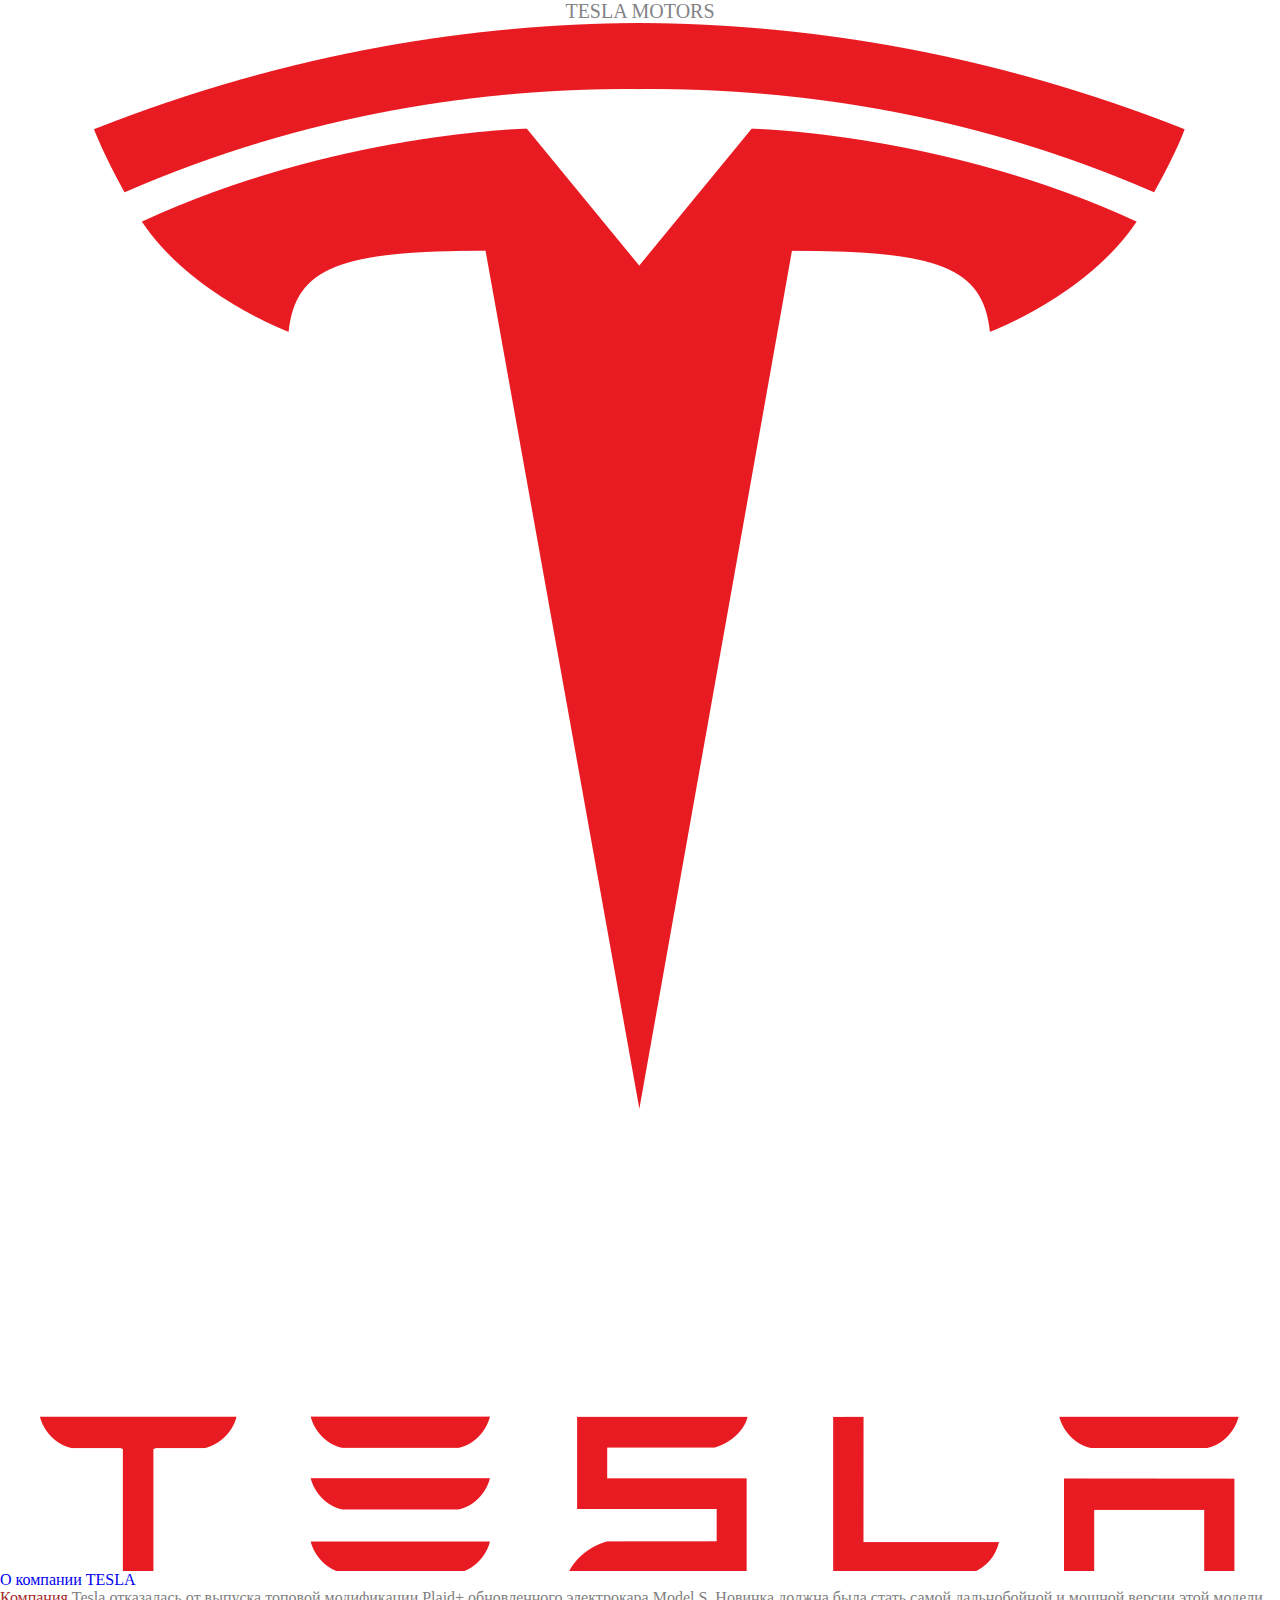
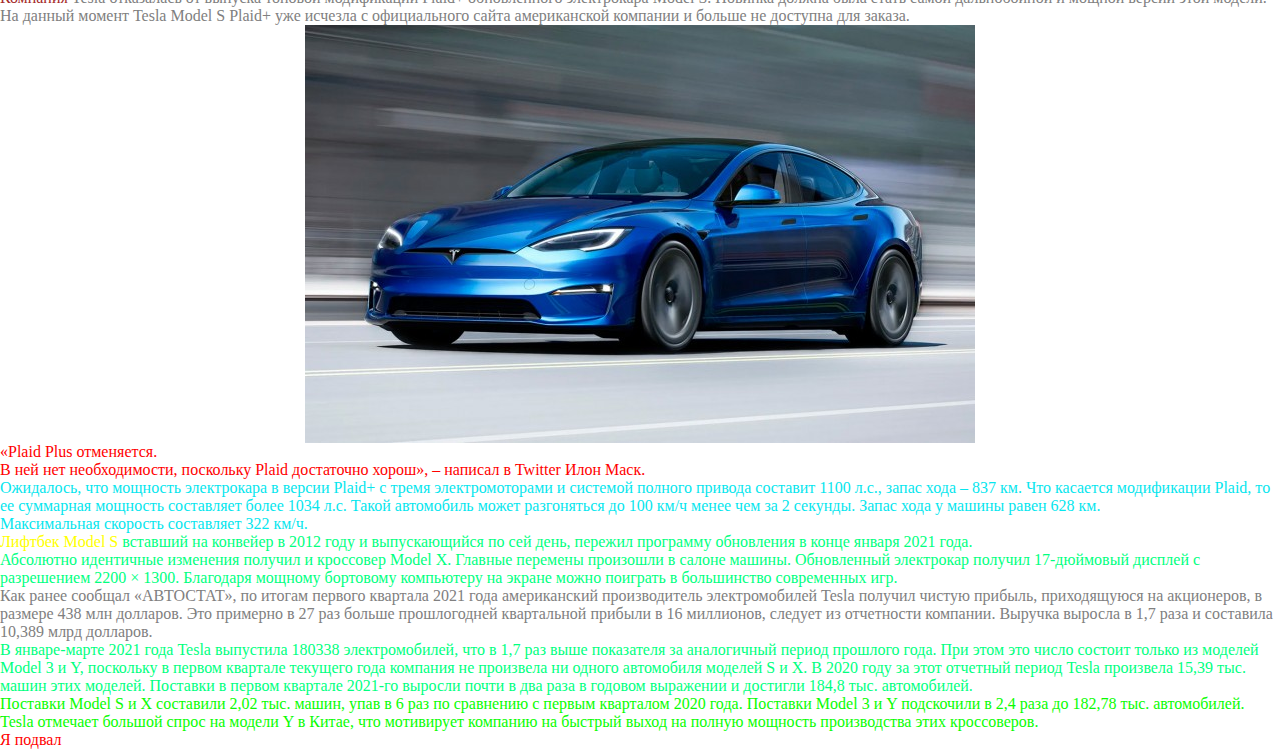
==== Lesson_3/index.html @ 0b070752 "Lesson_3" ====
<!DOCTYPE html>
<html lang="ru">
<head>
    <meta charset="UTF-8">
    <meta http-equiv="X-UA-Compatible" content="IE=edge">
    <meta name="viewport" content="width=device-width, initial-scale=1.0">
    <link rel="stylesheet" href="css/style.css">
    <title>Lesson_3</title>
    <h1 class="zagolovok1">
        TESLA MOTORS
        <img src="img/img09.png" alt="">
    </h1>
<body>
    <header>
        <nav>
            <ul>
                <li>
                    <a href="https://ru.wikipedia.org/wiki/Tesla">О компании TESLA</a>
                </li>
            </ul>
        </nav>
    </header>
    <main>
        <div class="text_1">
            <span2>Компания</span2> Tesla отказалась от выпуска топовой модификации Plaid+ обновленного электрокара Model S. Новинка должна была стать самой дальнобойной и мощной версии этой модели. На данный момент Tesla Model S Plaid+ уже исчезла с официального сайта американской компании и больше не доступна для заказа.
            <img class="center" src="img/img08.jpg" alt="автомобиль">
            <h2 class="text_2">
                «Plaid Plus отменяется.<br>
                В ней нет необходимости, поскольку Plaid достаточно хорош», – написал в Twitter Илон Маск.
            </h2>
            <p id="main_text">
                Ожидалось, что мощность электрокара в версии Plaid+ с тремя электромоторами и системой полного привода составит 1100 л.с., запас хода – 837 км. Что касается модификации Plaid, то ее суммарная мощность составляет более 1034 л.с. Такой автомобиль может разгоняться до 100 км/ч менее чем за 2 секунды. Запас хода у машины равен 628 км.<br>
                Максимальная скорость составляет 322 км/ч.
            </p>
            <p>
                <span class="span2">Лифтбек Model S</span> вставший на конвейер в 2012 году и выпускающийся по сей день, пережил программу обновления в конце января 2021 года.<br>
                Абсолютно идентичные изменения получил и кроссовер Model X. Главные перемены произошли в салоне машины. Обновленный электрокар получил 17-дюймовый дисплей с разрешением 2200 × 1300. Благодаря мощному бортовому компьютеру на экране можно поиграть в большинство современных игр.
            </p>
            <p class="text_1">
                Как ранее сообщал «АВТОСТАТ», по итогам первого квартала 2021 года американский производитель электромобилей Tesla получил чистую прибыль, приходящуюся на акционеров, в размере 438 млн долларов. Это примерно в 27 раз больше прошлогодней квартальной прибыли в 16 миллионов, следует из отчетности компании. Выручка выросла в 1,7 раза и составила 10,389 млрд долларов.
            </p>
        </div>
        <div class="content">
            <p class="content__item">
                В январе-марте 2021 года Tesla выпустила 180338 электромобилей, что в 1,7 раз выше показателя за аналогичный период прошлого года. При этом это число состоит только из моделей Model 3 и Y, поскольку в первом квартале текущего года компания не произвела ни одного автомобиля моделей S и X. В 2020 году за этот отчетный период Tesla произвела 15,39 тыс. машин этих моделей. Поставки в первом квартале 2021-го выросли почти в два раза в годовом выражении и достигли 184,8 тыс. автомобилей.
            </p>
            <p class="content__item_2">
                Поставки Model S и X составили 2,02 тыс. машин, упав в 6 раз по сравнению с первым кварталом 2020 года. Поставки Model 3 и Y подскочили в 2,4 раза до 182,78 тыс. автомобилей. Tesla отмечает большой спрос на модели Y в Китае, что мотивирует компанию на быстрый выход на полную мощность производства этих кроссоверов.
            </p>
        </div>
    </main>
    <footer>
        <span class="text_1">Я подвал</span>
    </footer>
</body>
</html>
---- Lesson_3/css/style.css ----
*,
*::before,
*::after{
    margin: 0;
    padding: 0;
    border: 0;
}

li {
    list-style: none;
}
a,
a:visited {
    text-decoration: none;
}
a:hover {
    text-decoration: none;
}

h1,
h2,
h3,
h4,
h5 {
    font-weight: inherit;
    font-size: inherit;
}
img {
    vertical-align: top;
}
/* Анатомия */

/*
селектор{
    css параметр;
    css параметр;
    css параметр;
    css параметр;
}
*/
/* CSS параметр */
/*
css свойство: значение свойства;
*/

/* Селекторы */

/* Селектор тега */
/* 
имя тега{
    css параметр:
    css параметр:
    css параметр:
}
*/
/* Пример селектора тега */

/* p{
    color:blueviolet;
} */

/* span{
    color:chartreuse;
} */

/* Cелектор класса, начинается с точки */
/* 
.имя класса {
    css параметр;
    css параметр;
    css параметр;
    ...
}
 */

/* .text_1{
    color:crimson;
} */

/* Cелектор ID */
/* 
#имя id{
    css параметр;
    css параметр
    css параметр
    ...
}
*/
#main_text{
    color:rgb(5, 230, 238);
}
.text_2{
    color:red;
}
.text_1{
    color:grey;
}
span.text_1{
    color:red
}
span2{
    color:brown;
}
span.span2{
    color: yellow;
}
.zagolovok1{
    text-align: center;
    font-size: 20px;
    color:rgb(132, 131, 134)
}
img.center {
    display: block;
    margin-left: auto;
    margin-right: auto;
}
div p{
    color:springgreen;
}
.content .content__item_2{
    color:rgb(9, 252, 1);
}
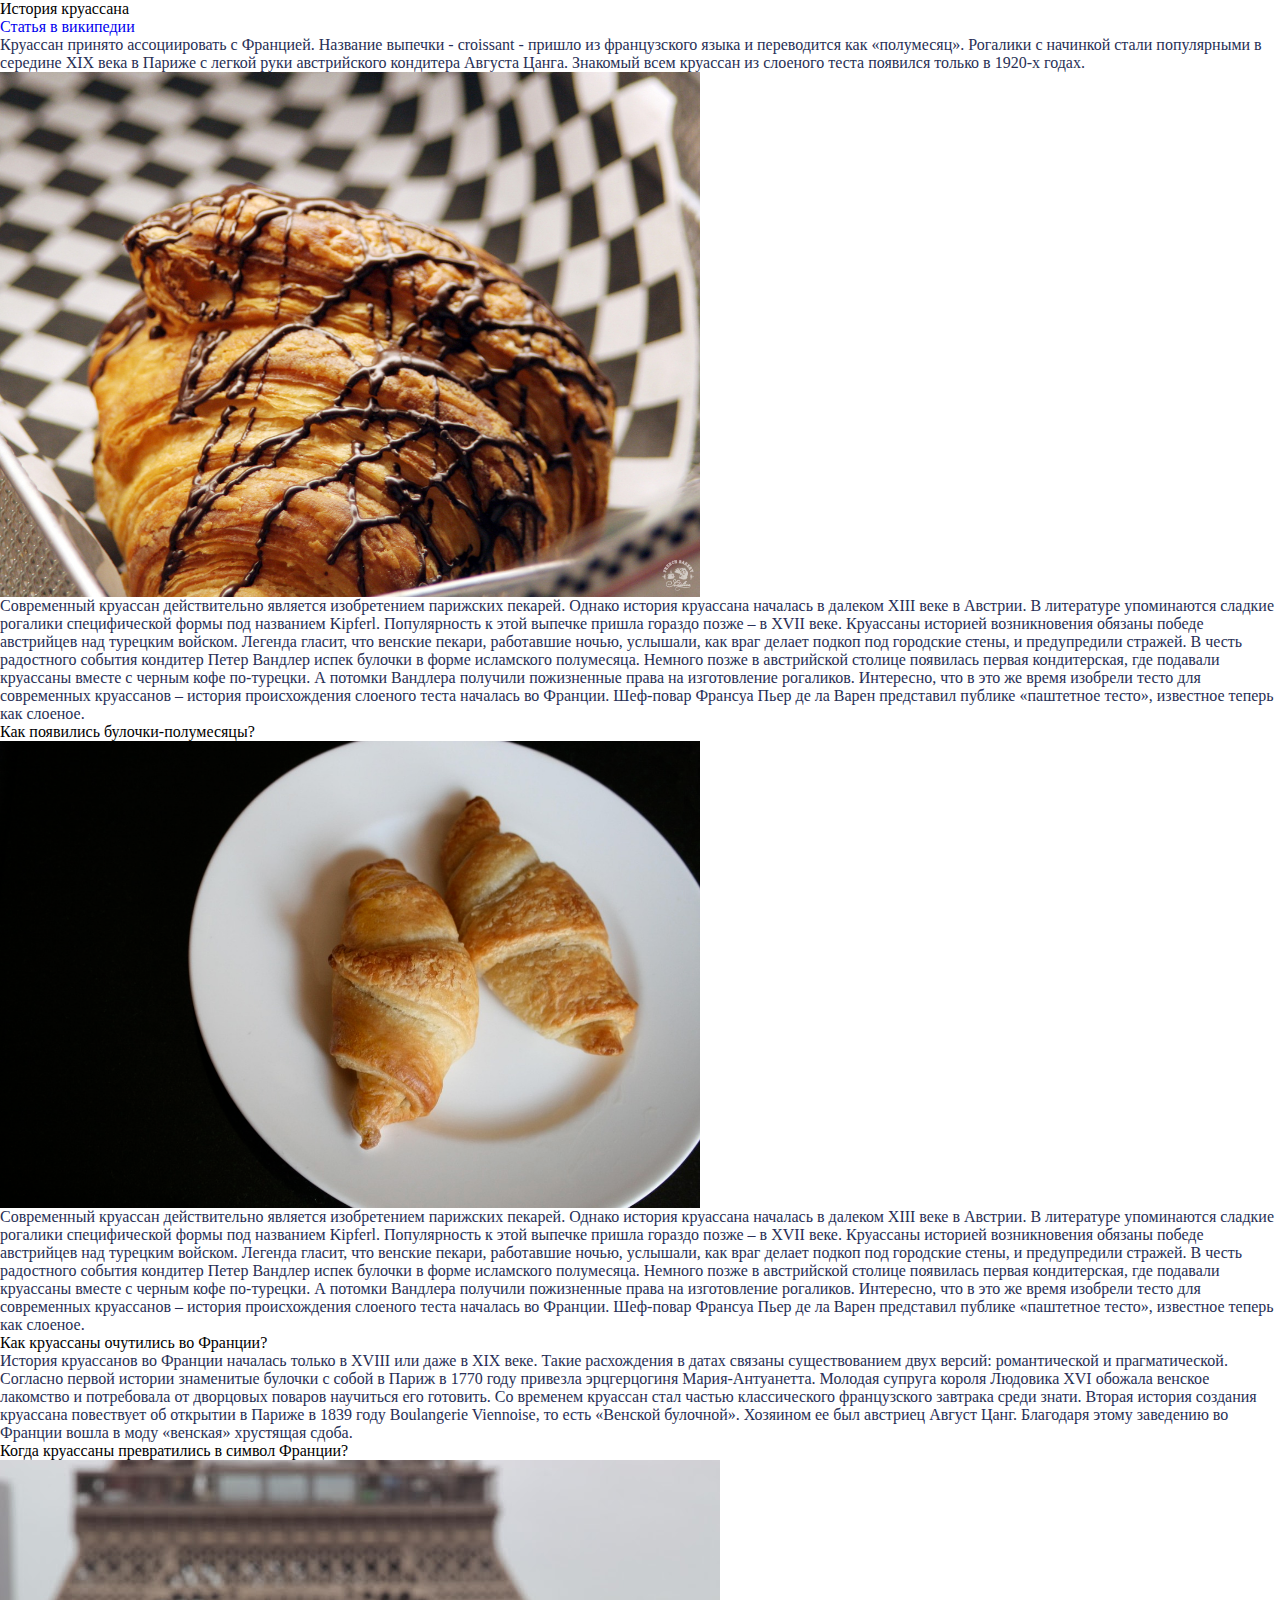
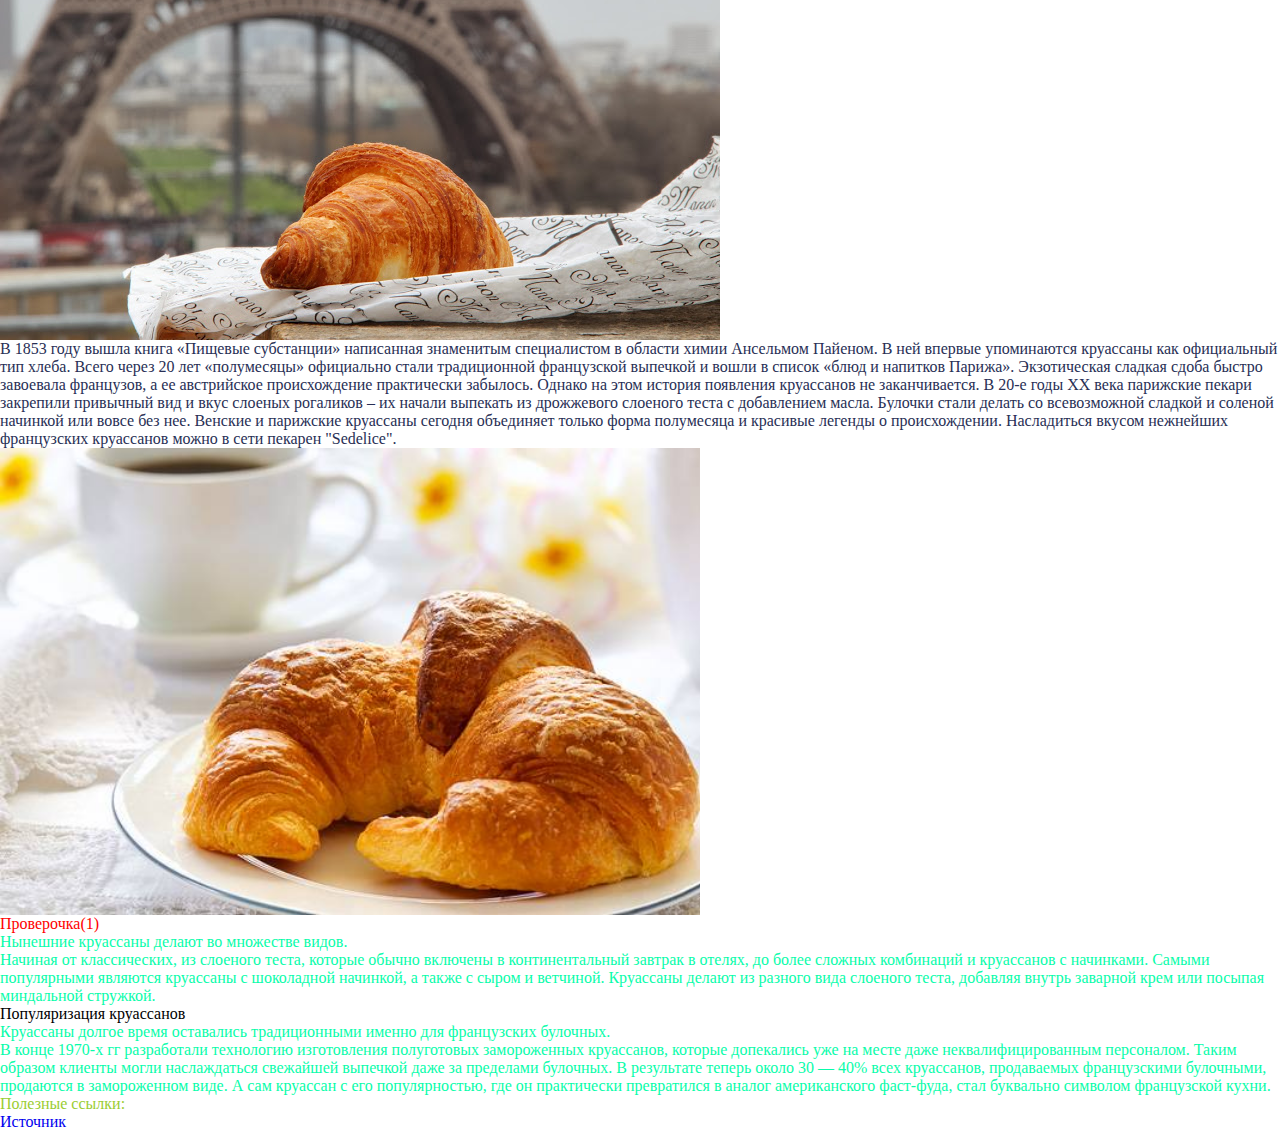
==== commit e8c4ecaf: "Lesson_3" ====
--- a/Lesson_3/index.html
+++ b/Lesson_3/index.html
@@ -1,56 +1,93 @@
 <!DOCTYPE html>
 <html lang="ru">
-<head>
-    <meta charset="UTF-8">
-    <meta http-equiv="X-UA-Compatible" content="IE=edge">
-    <meta name="viewport" content="width=device-width, initial-scale=1.0">
-    <link rel="stylesheet" href="css/style.css">
-    <title>Lesson_3</title>
-    <h1 class="zagolovok1">
-        TESLA MOTORS
-        <img src="img/img09.png" alt="">
-    </h1>
-<body>
-    <header>
-        <nav>
-            <ul>
-                <li>
-                    <a href="https://ru.wikipedia.org/wiki/Tesla">О компании TESLA</a>
-                </li>
-            </ul>
-        </nav>
-    </header>
-    <main>
-        <div class="text_1">
-            <span2>Компания</span2> Tesla отказалась от выпуска топовой модификации Plaid+ обновленного электрокара Model S. Новинка должна была стать самой дальнобойной и мощной версии этой модели. На данный момент Tesla Model S Plaid+ уже исчезла с официального сайта американской компании и больше не доступна для заказа.
-            <img class="center" src="img/img08.jpg" alt="автомобиль">
-            <h2 class="text_2">
-                «Plaid Plus отменяется.<br>
-                В ней нет необходимости, поскольку Plaid достаточно хорош», – написал в Twitter Илон Маск.
-            </h2>
-            <p id="main_text">
-                Ожидалось, что мощность электрокара в версии Plaid+ с тремя электромоторами и системой полного привода составит 1100 л.с., запас хода – 837 км. Что касается модификации Plaid, то ее суммарная мощность составляет более 1034 л.с. Такой автомобиль может разгоняться до 100 км/ч менее чем за 2 секунды. Запас хода у машины равен 628 км.<br>
-                Максимальная скорость составляет 322 км/ч.
-            </p>
-            <p>
-                <span class="span2">Лифтбек Model S</span> вставший на конвейер в 2012 году и выпускающийся по сей день, пережил программу обновления в конце января 2021 года.<br>
-                Абсолютно идентичные изменения получил и кроссовер Model X. Главные перемены произошли в салоне машины. Обновленный электрокар получил 17-дюймовый дисплей с разрешением 2200 × 1300. Благодаря мощному бортовому компьютеру на экране можно поиграть в большинство современных игр.
-            </p>
-            <p class="text_1">
-                Как ранее сообщал «АВТОСТАТ», по итогам первого квартала 2021 года американский производитель электромобилей Tesla получил чистую прибыль, приходящуюся на акционеров, в размере 438 млн долларов. Это примерно в 27 раз больше прошлогодней квартальной прибыли в 16 миллионов, следует из отчетности компании. Выручка выросла в 1,7 раза и составила 10,389 млрд долларов.
-            </p>
-        </div>
-        <div class="content">
-            <p class="content__item">
-                В январе-марте 2021 года Tesla выпустила 180338 электромобилей, что в 1,7 раз выше показателя за аналогичный период прошлого года. При этом это число состоит только из моделей Model 3 и Y, поскольку в первом квартале текущего года компания не произвела ни одного автомобиля моделей S и X. В 2020 году за этот отчетный период Tesla произвела 15,39 тыс. машин этих моделей. Поставки в первом квартале 2021-го выросли почти в два раза в годовом выражении и достигли 184,8 тыс. автомобилей.
-            </p>
-            <p class="content__item_2">
-                Поставки Model S и X составили 2,02 тыс. машин, упав в 6 раз по сравнению с первым кварталом 2020 года. Поставки Model 3 и Y подскочили в 2,4 раза до 182,78 тыс. автомобилей. Tesla отмечает большой спрос на модели Y в Китае, что мотивирует компанию на быстрый выход на полную мощность производства этих кроссоверов.
-            </p>
-        </div>
-    </main>
-    <footer>
-        <span class="text_1">Я подвал</span>
-    </footer>
-</body>
+	<head>
+		<meta charset="UTF-8">
+		<meta http-equiv="X-UA-Compatible" content="IE=edge">
+		<link rel="stylesheet" href="css/style.css">
+		<meta name="viewport" content="width=device-width, initial-scale=1.0">
+		<title>Lesson 3</title>
+		<style>
+			p{
+				color: rgb(40, 47, 85);
+			}
+		</style>
+	</head>
+	<body>
+		<header>
+			<h1>История круассана</h1>
+			<nav>
+				<ul>
+					<li>
+						<a href="https://ru.wikipedia.org/wiki/%D0%9A%D1%80%D1%83%D0%B0%D1%81%D1%81%D0%B0%D0%BD">Статья в википедии</a>
+					</li>
+				</ul>
+			</nav>
+		</header>
+		<main>
+			<div>
+				<p id="paragraph_1">
+					Круассан принято ассоциировать с Францией. Название выпечки - croissant - пришло из французского языка и переводится как «полумесяц». Рогалики с начинкой стали популярными в середине XIX века в Париже с легкой руки австрийского кондитера Августа Цанга. Знакомый всем круассан из слоеного теста появился только в 1920-х годах.
+					<img src="img/img01.jpg" width="700" alt="круассан">
+				</p>
+				<p>
+					Современный круассан действительно является изобретением парижских пекарей. Однако история круассана началась в далеком XIII веке в Австрии. В литературе упоминаются сладкие рогалики специфической формы под названием Kipferl.
+
+					Популярность к этой выпечке пришла гораздо позже – в XVII веке. Круассаны историей возникновения обязаны победе австрийцев над турецким войском. Легенда гласит, что венские пекари, работавшие ночью, услышали, как враг делает подкоп под городские стены, и предупредили стражей. В честь радостного события кондитер Петер Вандлер испек булочки в форме исламского полумесяца.
+
+					Немного позже в австрийской столице появилась первая кондитерская, где подавали круассаны вместе с черным кофе по-турецки. А потомки Вандлера получили пожизненные права на изготовление рогаликов.
+
+					Интересно, что в это же время изобрели тесто для современных круассанов – история происхождения слоеного теста началась во Франции. Шеф-повар Франсуа Пьер де ла Варен представил публике «паштетное тесто», известное теперь как слоеное.
+				</p>
+				<h2>Как появились булочки-полумесяцы?</h2>
+				<img src="img/img03.jpg" width="700" alt="круссан-полумесяц">
+				<p id="main-text" class="text">
+					Современный круассан действительно является изобретением парижских пекарей. Однако история круассана началась в далеком XIII веке в Австрии. В литературе упоминаются сладкие рогалики специфической формы под названием Kipferl.
+
+					Популярность к этой выпечке пришла гораздо позже – в XVII веке. Круассаны историей возникновения обязаны победе австрийцев над турецким войском. Легенда гласит, что венские пекари, работавшие ночью, услышали, как враг делает подкоп под городские стены, и предупредили стражей. В честь радостного события кондитер Петер Вандлер испек булочки в форме исламского полумесяца.
+
+					Немного позже в австрийской столице появилась первая кондитерская, где подавали круассаны вместе с черным кофе по-турецки. А потомки Вандлера получили пожизненные права на изготовление рогаликов.
+
+					Интересно, что в это же время изобрели тесто для современных круассанов – история происхождения слоеного теста началась во Франции. Шеф-повар Франсуа Пьер де ла Варен представил публике «паштетное тесто», известное теперь как слоеное.
+				</p>
+				<h3>Как круассаны очутились во Франции?</h3>
+				<p>
+					История круассанов во Франции началась только в XVIII или даже в XIX веке. Такие расхождения в датах связаны существованием двух версий: романтической и прагматической.
+
+					Согласно первой истории знаменитые булочки с собой в Париж в 1770 году привезла эрцгерцогиня Мария-Антуанетта. Молодая супруга короля Людовика XVI обожала венское лакомство и потребовала от дворцовых поваров научиться его готовить. Со временем круассан стал частью классического французского завтрака среди знати.
+
+					Вторая история создания круассана повествует об открытии в Париже в 1839 году Boulangerie Viennoise, то есть «Венской булочной». Хозяином ее был австриец Август Цанг. Благодаря этому заведению во Франции вошла в моду «венская» хрустящая сдоба.
+				</p>
+				<h4>Когда круассаны превратились в символ Франции?</h4>
+				<img src="img/img.04.jpg" alt="круассан_в_париже">
+				<p>
+					В 1853 году вышла книга «Пищевые субстанции» написанная знаменитым специалистом в области химии Ансельмом Пайеном. В ней впервые упоминаются круассаны как официальный тип хлеба.
+
+					Всего через 20 лет «полумесяцы» официально стали традиционной французской выпечкой и вошли в список «блюд и напитков Парижа». Экзотическая сладкая сдоба быстро завоевала французов, а ее австрийское происхождение практически забылось.
+
+					Однако на этом история появления круассанов не заканчивается. В 20-е годы XX века парижские пекари закрепили привычный вид и вкус слоеных рогаликов – их начали выпекать из дрожжевого слоеного теста с добавлением масла. Булочки стали делать со всевозможной сладкой и соленой начинкой или вовсе без нее.
+
+					Венские и парижские круассаны сегодня объединяет только форма полумесяца и красивые легенды о происхождении.
+
+					Насладиться вкусом нежнейших французских круассанов можно в сети пекарен "Sedelice".
+				</p>
+			</div>
+			<div class="content">
+				<img src="img/img05.jpg" width="700" alt="опять_круассан">
+				<p class="content">Проверочка(1)</p>
+				<p class="content__item">
+					Нынешние круассаны делают во множестве видов.<br>Начиная от классических, из слоеного теста, которые обычно включены в континентальный завтрак в отелях, до более сложных комбинаций и круассанов с начинками. Самыми популярными являются круассаны с шоколадной начинкой, а также с сыром и ветчиной. Круассаны делают из разного вида слоеного теста, добавляя внутрь заварной крем или посыпая миндальной стружкой.
+				</p>
+				<h5>Популяризация круассанов</h5>
+				<span class="content__text">
+					Круассаны долгое время оставались традиционными именно для французских булочных.<br> В конце 1970-х гг разработали технологию изготовления полуготовых замороженных круассанов, которые допекались уже на месте даже неквалифицированным персоналом. Таким образом клиенты могли наслаждаться свежайшей выпечкой даже за пределами булочных. В результате теперь около 30 — 40% всех круассанов, продаваемых французскими булочными, продаются в замороженном виде. А сам круассан с его популярностью, где он практически превратился в аналог американского фаст-фуда, стал буквально символом французской кухни.
+				</span>
+			</div>
+		</main>
+		<footer>
+			<span class="text blue-text">Полезные ссылки:</span>
+			<ul>
+				<a href="https://sedelice.ru/blog/istoria-kruassana.html">Источник</a>
+			</ul>
+		</footer>
+	</body>
 </html>--- a/Lesson_3/css/style.css
+++ b/Lesson_3/css/style.css
@@ -1,122 +1,59 @@
+/* ОБНУЛЕНИЕ СТИЛЕЙ */
 *,
 *::before,
-*::after{
-    margin: 0;
-    padding: 0;
-    border: 0;
+*::after {
+	margin: 0;
+	padding: 0;
+	border: 0;
 }
-
 li {
-    list-style: none;
+	list-style: none;
 }
 a,
 a:visited {
-    text-decoration: none;
+	text-decoration: none;
 }
 a:hover {
-    text-decoration: none;
+	text-decoration: none;
 }
-
 h1,
 h2,
 h3,
 h4,
-h5 {
-    font-weight: inherit;
-    font-size: inherit;
+h5,
+h6 {
+	font-weight: inherit;
+	font-size: inherit;
 }
 img {
-    vertical-align: top;
+	vertical-align: top;
 }
-/* Анатомия */
 
-/*
-селектор{
-    css параметр;
-    css параметр;
-    css параметр;
-    css параметр;
+p {
+	color:darkorange;
 }
-*/
-/* CSS параметр */
-/*
-css свойство: значение свойства;
-*/
+.content p,
+.content span {
+	/* Обратились ко всем тегам P но только к тем
+	которые находятся внутри любых объектов с классом .content на странице.
+	И ко всем тегам SPAN но только к тем 
+	которые находятся внутри любых объектов с классом .content на странице.*/
+	color: red;
+}
 
-/* Селекторы */
+.content .content__item,
+.content .content__text {
+	/* Обратились ко всем объектам с классом content__item но только к тем
+	которые находятся внутри любых объектов с классом .content на странице.
+	И ко всем объектам с классом content__text но только к тем 
+	которые находятся внутри любых объектов с классом .content на странице.*/
+	color:rgb(8, 252, 170);
+}
 
-/* Селектор тега */
-/* 
-имя тега{
-    css параметр:
-    css параметр:
-    css параметр:
+.content__item,
+.content__text,
+footer {
+	color: yellowgreen;
 }
-*/
-/* Пример селектора тега */
 
-/* p{
-    color:blueviolet;
-} */
 
-/* span{
-    color:chartreuse;
-} */
-
-/* Cелектор класса, начинается с точки */
-/* 
-.имя класса {
-    css параметр;
-    css параметр;
-    css параметр;
-    ...
-}
- */
-
-/* .text_1{
-    color:crimson;
-} */
-
-/* Cелектор ID */
-/* 
-#имя id{
-    css параметр;
-    css параметр
-    css параметр
-    ...
-}
-*/
-#main_text{
-    color:rgb(5, 230, 238);
-}
-.text_2{
-    color:red;
-}
-.text_1{
-    color:grey;
-}
-span.text_1{
-    color:red
-}
-span2{
-    color:brown;
-}
-span.span2{
-    color: yellow;
-}
-.zagolovok1{
-    text-align: center;
-    font-size: 20px;
-    color:rgb(132, 131, 134)
-}
-img.center {
-    display: block;
-    margin-left: auto;
-    margin-right: auto;
-}
-div p{
-    color:springgreen;
-}
-.content .content__item_2{
-    color:rgb(9, 252, 1);
-}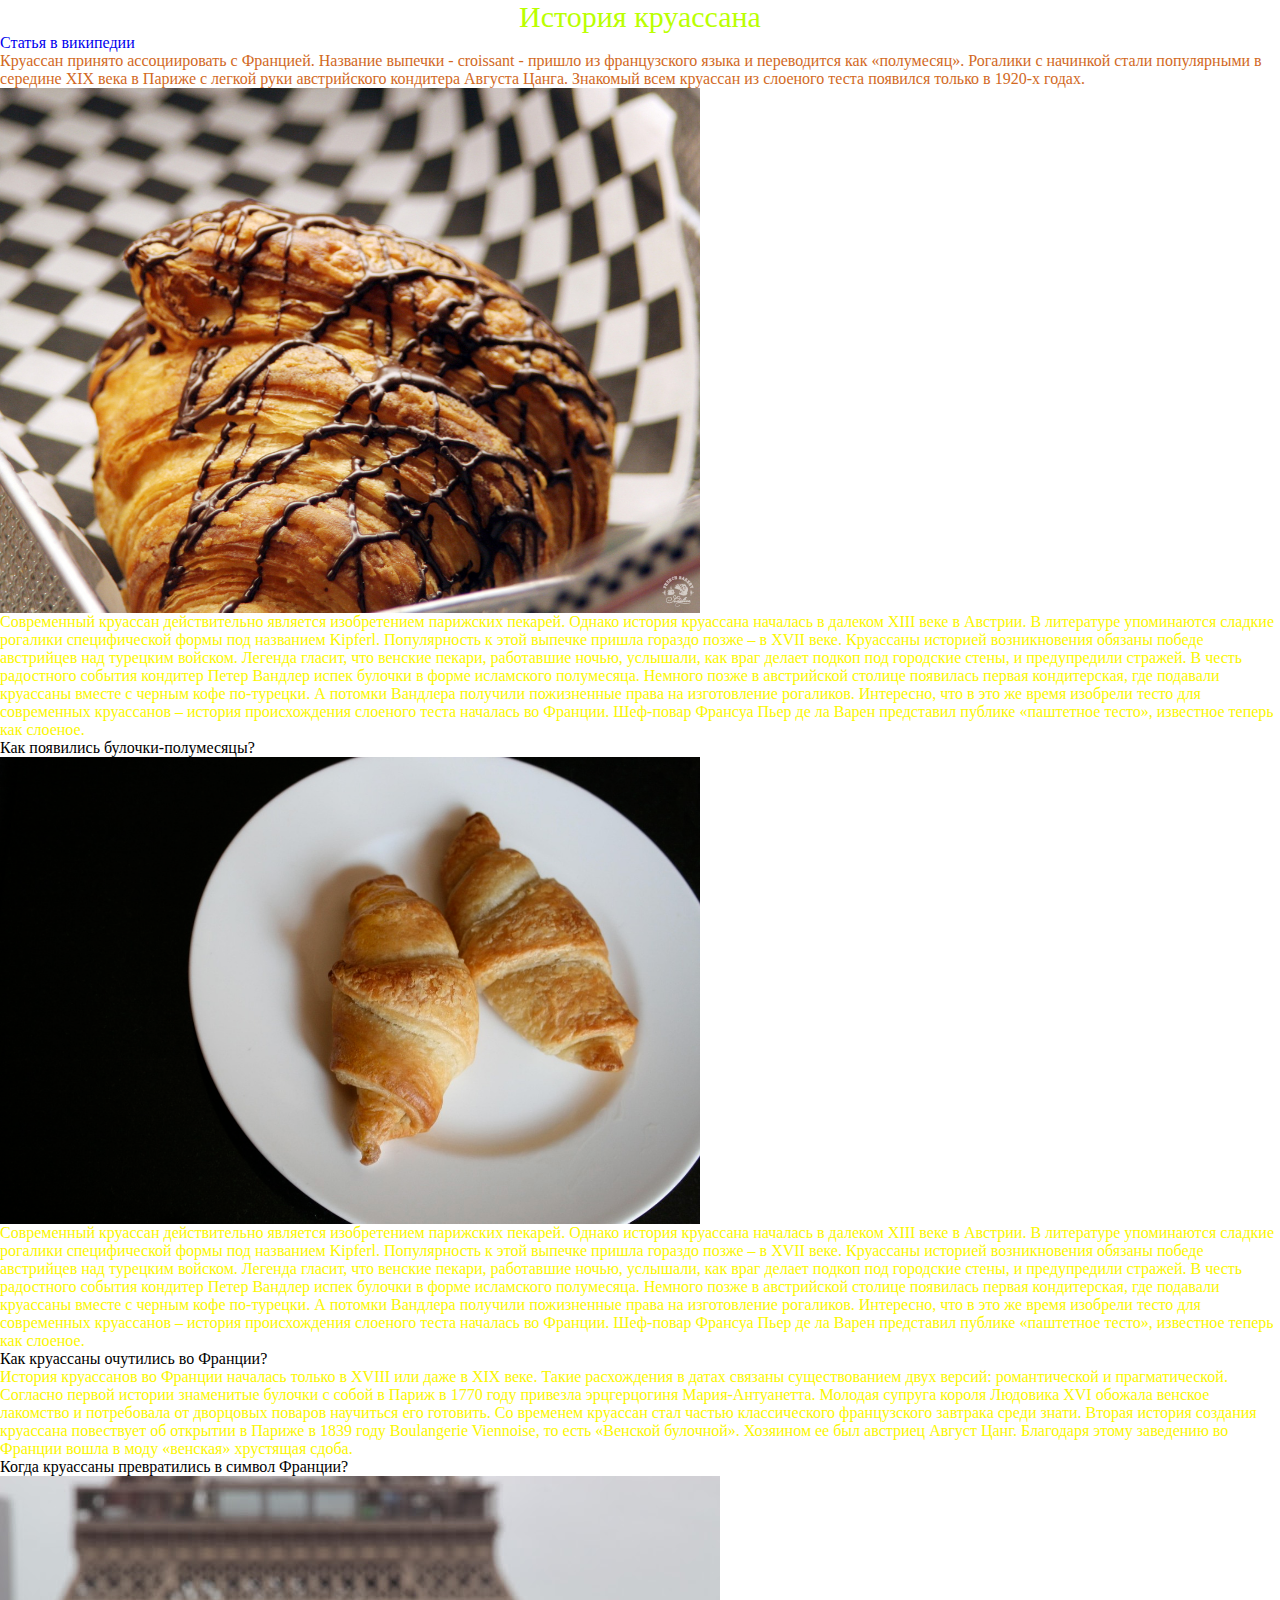
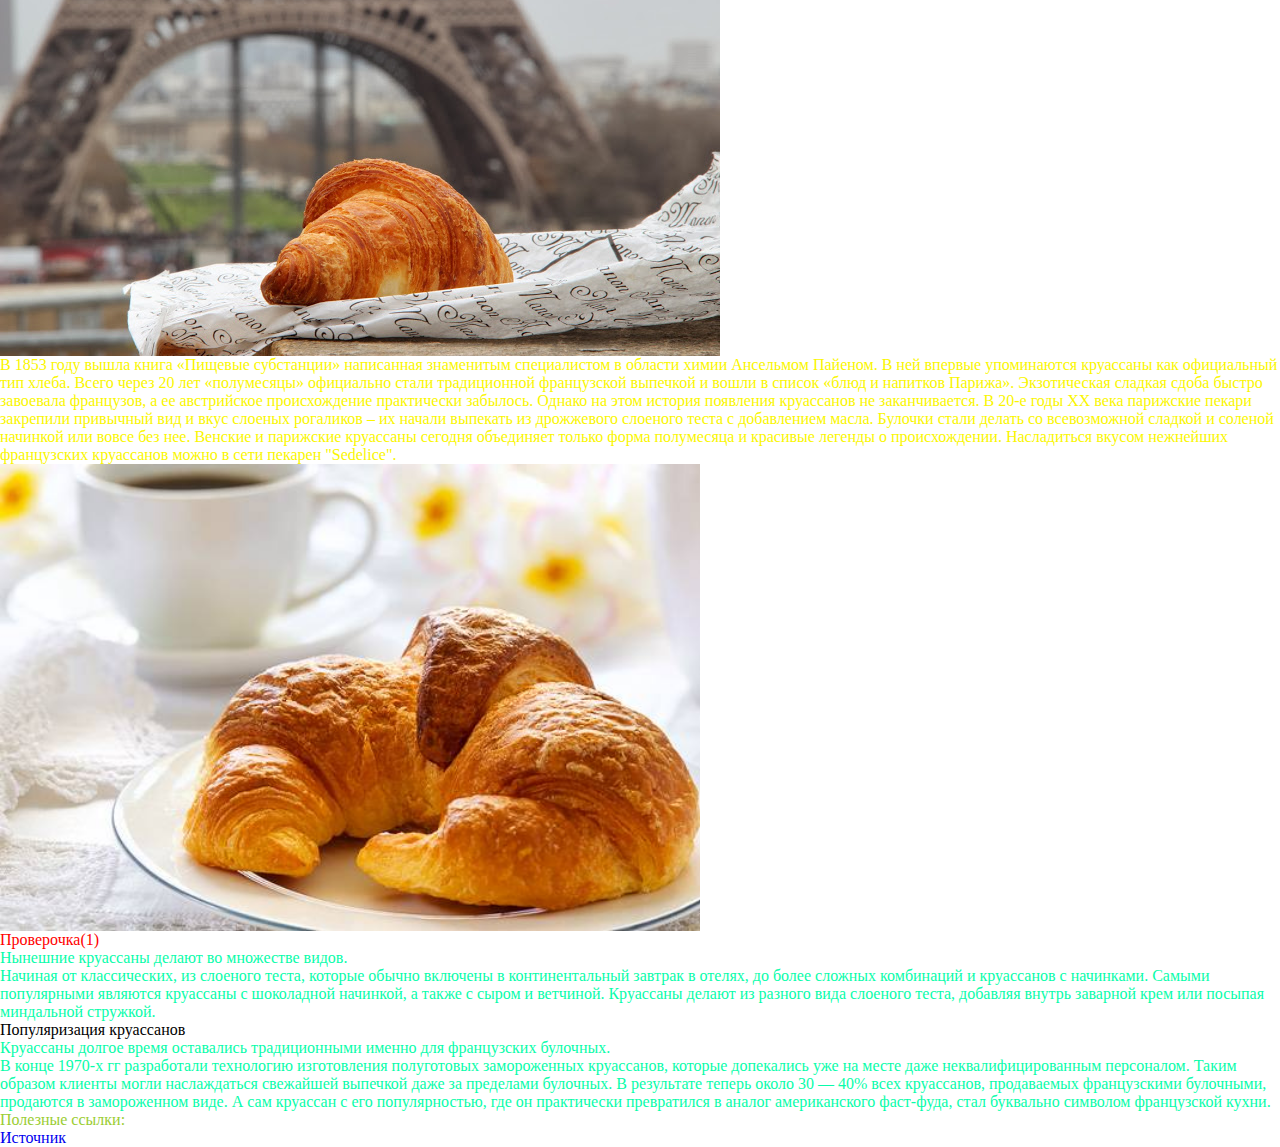
==== commit 3baeef1c: "Lesson_3" ====
--- a/Lesson_3/index.html
+++ b/Lesson_3/index.html
@@ -6,15 +6,10 @@
 		<link rel="stylesheet" href="css/style.css">
 		<meta name="viewport" content="width=device-width, initial-scale=1.0">
 		<title>Lesson 3</title>
-		<style>
-			p{
-				color: rgb(40, 47, 85);
-			}
-		</style>
 	</head>
 	<body>
+		<h1>История круассана</h1>
 		<header>
-			<h1>История круассана</h1>
 			<nav>
 				<ul>
 					<li>
--- a/Lesson_3/css/style.css
+++ b/Lesson_3/css/style.css
@@ -29,24 +29,26 @@
 	vertical-align: top;
 }
 
+h1{
+	font-size: 30px;
+	color:rgb(187, 255, 0);
+	text-align: center;
+}
+
+#paragraph_1{
+	color:chocolate;
+}
+
 p {
-	color:darkorange;
+	color:rgb(250, 246, 0);
 }
 .content p,
 .content span {
-	/* Обратились ко всем тегам P но только к тем
-	которые находятся внутри любых объектов с классом .content на странице.
-	И ко всем тегам SPAN но только к тем 
-	которые находятся внутри любых объектов с классом .content на странице.*/
 	color: red;
 }
 
 .content .content__item,
 .content .content__text {
-	/* Обратились ко всем объектам с классом content__item но только к тем
-	которые находятся внутри любых объектов с классом .content на странице.
-	И ко всем объектам с классом content__text но только к тем 
-	которые находятся внутри любых объектов с классом .content на странице.*/
 	color:rgb(8, 252, 170);
 }
 
